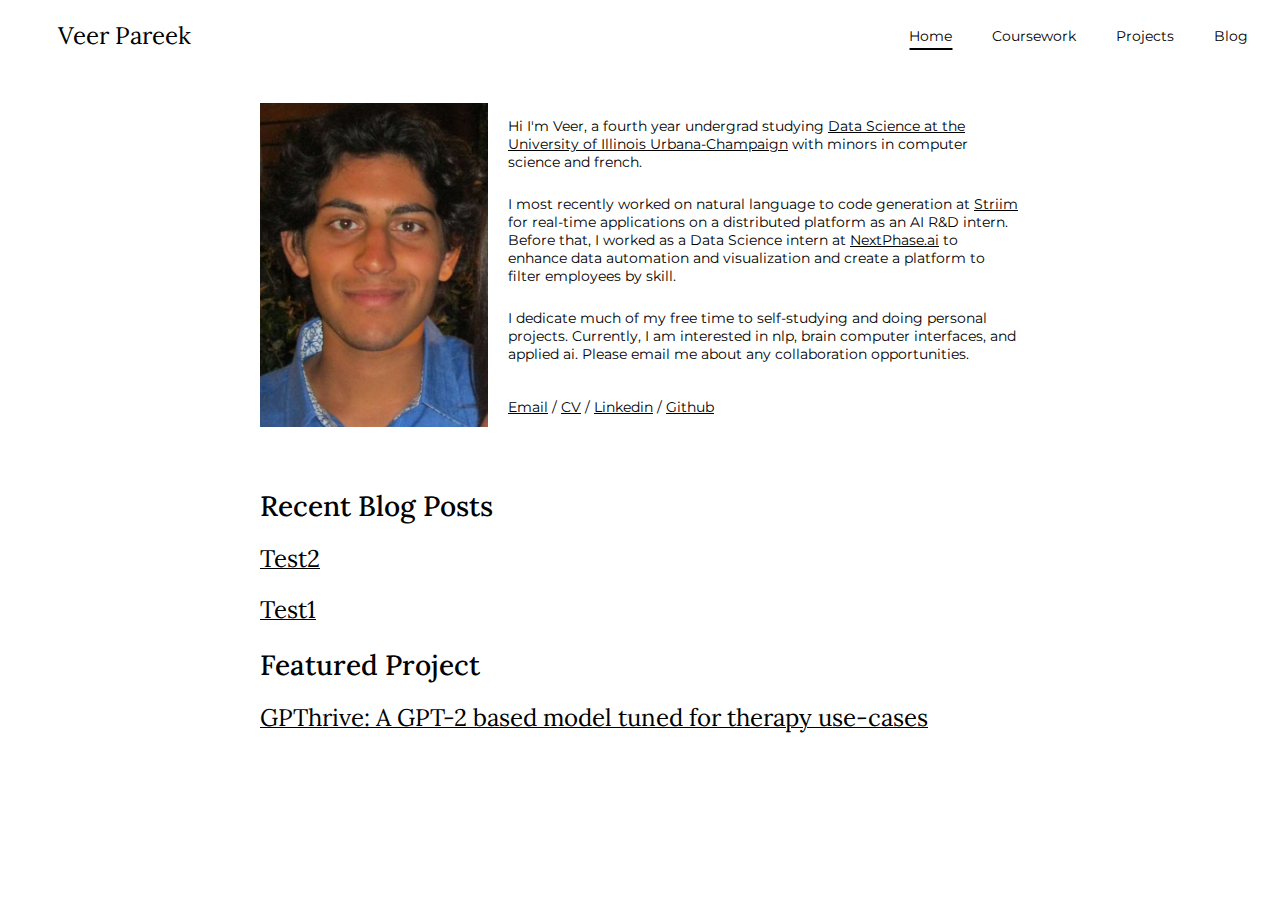
==== index.html @ e36ba3e5 "First commit" ====
<!DOCTYPE HTML>
<html lang="en">
<head>
    <meta http-equiv="Content-Type" content="text/html; charset=UTF-8">
    <title>Veer Pareek</title>
    <meta name="author" content="Veer Pareek">
    <meta name="viewport" content="width=device-width, initial-scale=1">
    <link href="https://fonts.googleapis.com/css2?family=Lora:wght@400;700&family=Montserrat:wght@400;700&display=swap" rel="stylesheet">
    <link rel="stylesheet" type="text/css" href="style.css">
</head>
<body>
    <!-- Navigation Bar -->
    <nav>
        <div class="nav-left">
            <a href="index.html" class="name">Veer Pareek</a>
        </div>
        <ul>
            <li><a href="index.html" class="active">Home</a></li>
            <li><a href="coursework.html">Coursework</a></li>
            <li><a href="projects.html">Projects</a></li>
            <li><a href="blog.html">Blog</a></li>
        </ul>
    </nav>
    <table style="width:100%;max-width:800px;border:0px;border-spacing:0px;border-collapse:separate;margin-right:auto;margin-left:auto;">
        <tbody>
            <tr style="padding:0px">
                <td style="padding:0px">
                    <table style="width:100%;border:0px;border-spacing:0px;border-collapse:separate;margin-right:auto;margin-left:auto;">
                        <tbody>
                            <!-- Adjusted padding for the main content -->
                            <tr style="padding:0px">
                                <td style="padding:2.5%;padding-top:35px;width:100%;vertical-align:middle">
                                    <img style="max-width:30%;min-width:100px;float:left;margin-right:20px;" alt="profile photo" src="./files/pfp.jpg" class="hoverZoomLink">
                                    <p>
                                        Hi I'm Veer, a fourth year undergrad studying <a href="https://datascience.illinois.edu">Data Science at the University of Illinois Urbana-Champaign</a> with minors in computer science and french.
                                    </p>
                                    <p style="margin-top:1.7em;">
                                        I most recently worked on natural language to code generation at <a href="https://www.striim.com">Striim</a> for real-time applications on a distributed platform as an AI R&D intern. Before that, I worked as a Data Science intern at <a href="https://www.nextphase.ai">NextPhase.ai</a> to enhance data automation and visualization and create a platform to filter employees by skill.
                                    </p>
                                    <p style="margin-top:1.7em;">
                                        I dedicate much of my free time to self-studying and doing personal projects. Currently, I am interested in nlp, brain computer interfaces, and applied ai. Please email me about any collaboration opportunities.
                                    </p>
                                    <p style="margin-top: 35px; text-align: left;">
                                        <a href="mailto:veerpareek12@gmail.com">Email</a> /
                                        <a href="files/cv.pdf">CV</a> /
                                        <a href="https://www.linkedin.com/in/veerpareek/">Linkedin</a> /
                                        <a href="https://github.com/vpareek2">Github</a>
                                    </p>
                                </td>
                            </tr>
                            <!-- Updated Highlights Section -->
                            <tr style="padding:0px">
                                <td style="padding:2.5%;width:100%;vertical-align:middle">
                                    <!-- Highlights Section -->
                                    <div id="highlights" style="margin-top: 0;">
                                        <h1 style="font-family: 'Lora', serif; font-weight: 500;">Recent Blog Posts</h1>
                                        <div class="highlight-item" style="font-family: 'Lora', serif;">
                                            <p style="margin: 0; font-size: 1em;">
                                                <a href="blogs/posts_html/test2.html" style="font-family: 'Lora', serif; text-decoration: underline; color: inherit;">
                                                    <strong>Test2</strong>
                                                </a>
                                            </p>
                                        </div>
                                        <div class="highlight-item" style="font-family: 'Lora', serif; margin-top: 0.5em;">
                                            <p style="margin: 0; font-size: 1em;">
                                                <a href="blogs/posts_html/test1.html" style="font-family: 'Lora', serif; text-decoration: underline; color: inherit;">
                                                    <strong>Test1</strong>
                                                </a>
                                            </p>
                                        </div>
                                        <h1 style="font-family: 'Lora', serif; font-weight: 500; margin-top: 0.8em;">Featured Project</h1>
                                        <div class="highlight-item" style="font-family: 'Lora', serif;">
                                            <p style="margin: 0; font-size: 1em;">
                                                <a href="projects.html" style="font-family: 'Lora', serif; text-decoration: underline; color: inherit;">
                                                    <strong>GPThrive: A GPT-2 based model tuned for therapy use-cases</strong>
                                                </a>
                                            </p>
                                        </div>
                                    </div>
                                </td>
                            </tr>
                        </tbody>
                    </table>
                </td>
            </tr>
        </tbody>
    </table>
</body>
</html>
---- style.css ----
/* Import the fonts */
@import url('https://fonts.googleapis.com/css2?family=Lora:wght@400;700&family=Montserrat:wght@400;700&display=swap');

/* Apply the fonts to your elements */
body, td, th, tr, p, a {
    font-family: 'Montserrat', sans-serif;
    font-size: 14px;
}

strong, .name {
    font-family: 'Lora', serif;
    font-size: 24px; /* Adjust the size as needed */
    font-weight: normal;
}

a {
    color: inherit; /* Ensure the link color matches the surrounding text */
    text-decoration: underline; /* Add underline to the link */
}

a:hover, a:focus {
    color: #000000; /* Change color on hover and focus */
    text-decoration: underline; /* Ensure underline remains on hover and focus */
}

heading {
    font-family: 'Lora', serif;
    font-size: 22px;
}

papertitle {
    font-family: 'Lora', serif;
    font-size: 14px;
    font-weight: 700;
}

/* Navigation Bar */
nav {
    width: 100%;
    background-color: white;
    overflow: hidden;
    position: fixed;
    top: 0;
    z-index: 1000;
    padding: 20px 0;
    display: flex; /* Use flexbox for the navbar */
    align-items: center; /* Center items vertically */
    justify-content: space-between; /* Space out the items */
}

.nav-left {
    margin-left: 50px; /* Adjust margin to move the name right */
}

nav ul {
    list-style-type: none;
    margin: 0;
    padding: 0;
    display: flex; /* Use flexbox for the list */
}

nav ul li {
    margin-right: 40px; /* Adjust the spacing between the items */
}

nav ul li a {
    color: #000;
    text-align: center;
    padding: 0; /* Remove padding to avoid additional space */
    text-decoration: none;
    font-weight: normal;
    position: relative; /* Position relative for the underline */
}

nav ul li a::after {
    content: '';
    display: block;
    width: 0;
    height: 2px;
    background: #000;
    transition: width .3s;
    position: absolute;
    bottom: -5px;
    left: 50%;
    transform: translateX(-50%);
}

nav ul li a:hover::after,
nav ul li a.active::after {
    width: 100%;
}

nav ul li a:hover {
    color: #000000;
    text-decoration: none; /* Ensure no underline on hover */
}

body {
    padding-top: 60px;
}

.content {
    max-width: 1200px;
    margin: 0 auto;
    padding: 20px;
    display: flex;
    flex-direction: column;
}

.coursework-columns {
    display: flex;
    justify-content: space-between;
    width: 100%;
}

.column {
    width: 48%;
}

.column h1 {
    font-family: 'Lora', serif;
    font-size: 28px;
    font-weight: bold;
}

.semester {
    margin-bottom: 20px;
}

.semester h2 {
    font-family: 'Lora', serif;
    font-size: 20px;
    font-weight: bold;
}

.semester ul {
    list-style-type: none;
    padding: 0;
}

.semester ul li {
    font-family: 'Montserrat', sans-serif;
    font-size: 16px;
    margin-bottom: 5px;
}

.project-header {
    display: flex;
    justify-content: space-between;
    align-items: baseline;
}

.project-header h2 {
    font-family: 'Lora', serif;
    font-size: 20px;
    font-weight: bold;
    margin: 0;
}

.project-date {
    font-family: 'Montserrat', sans-serif;
    font-size: 14px;
    color: #888;
}

.project p {
    font-family: 'Montserrat', sans-serif;
    font-size: 16px;
    margin: 10px 0;
}

.project a {
    font-family: 'Montserrat', sans-serif;
    font-size: 14px;
    color: #000000;
    text-decoration: underline; /* Add underline to project links */
}

.project a:hover {
    color: #000000;
}

.project {
    margin-bottom: 20px;
}

.footer {
    text-align: center;
    margin-top: -20px;
    padding: 20px;
    font-size: 14px;
    color: #888;
}

.footer a {
    color: #000000;
    text-decoration: underline; /* Ensure footer links are underlined */
}

.footer a:hover {
    color: #000000;
    text-decoration: underline;
}

/* Blog Page Styles */
.blog-posts .blog-post {
    margin-bottom: 40px;
}

/* Blog listing page styles */
.blog-post h2 a {
    font-family: 'Lora', serif;
    font-size: 28px;
    font-weight: normal;
    color: #1a1a1a;
    text-decoration: none;
    line-height: 1.2;
}

.blog-post h2 a:hover {
    color: #000000;
}

.blog-post .post-meta {
    font-family: 'Montserrat', sans-serif;
    font-size: 14px;
    color: #4a4a4a;
    margin-bottom: 5px;
}

/* Blog Title */
.content h1 {
    font-family: 'Lora', serif;
    font-size: 36px;
    font-weight: normal;
    color: black;
    margin-bottom: 30px;
}

/* Individual blog post page styles */
.post-title {
    font-family: 'Lora', serif;
    font-size: 36px;
    font-weight: normal;
    color: #4a4a4a;
    margin-top: 0;
    margin-bottom: 10px;
}

.post-meta {
    font-family: 'Montserrat', sans-serif;
    font-size: 16px;
    color: #4a4a4a;
    margin-bottom: 20px;
}

.post-content {
    font-family: 'Montserrat', sans-serif;
    font-size: 16px;
    line-height: 1.6;
    color: #333;
}

/* Ensure the name link has proper styles */
a.name {
    color: inherit; /* Ensure the color of the name link matches the text */
    text-decoration: none; /* Remove underline from the name link */
}

a.name:hover {
    color: #000000; /* Change color on hover for the name link */
}

.highlight-item {
    margin-bottom: 20px;
}

.highlight-item h3 {
    margin-bottom: 5px;
}

.cta-section {
    background-color: #f8f8f8;
    padding: 20px;
    border-radius: 5px;
    text-align: center;
}

.cta-button {
    display: inline-block;
    padding: 10px 20px;
    background-color: #007bff;
    color: white;
    text-decoration: none;
    border-radius: 5px;
    margin-top: 10px;
}

.cta-button:hover {
    background-color: #0056b3;
}
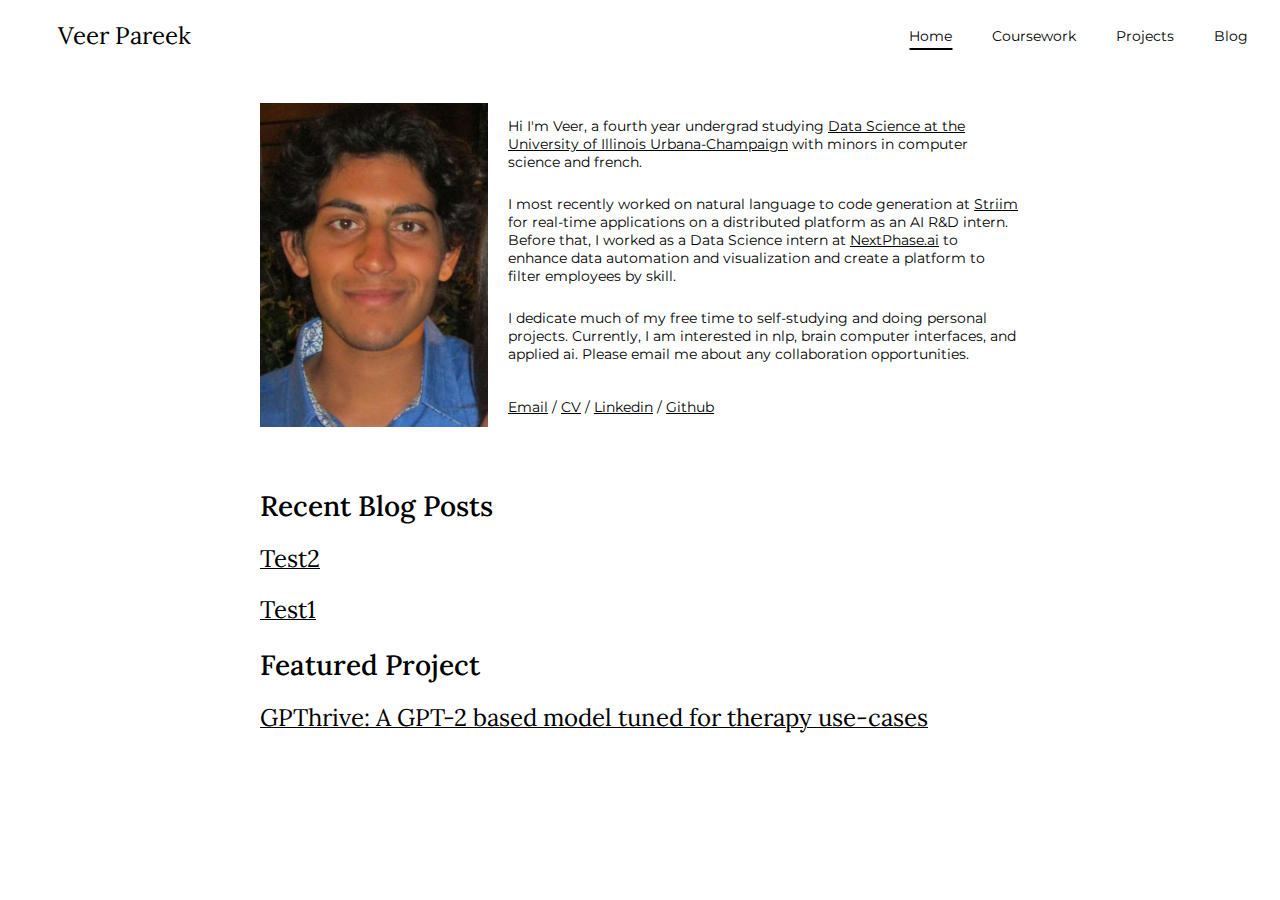
==== commit 4607bbad: "Fixed boldness for index page" ====
--- a/index.html
+++ b/index.html
@@ -53,7 +53,7 @@
                                 <td style="padding:2.5%;width:100%;vertical-align:middle">
                                     <!-- Highlights Section -->
                                     <div id="highlights" style="margin-top: 0;">
-                                        <h1 style="font-family: 'Lora', serif; font-weight: 500;">Recent Blog Posts</h1>
+                                        <h1 style="font-family: 'Lora', serif; font-weight: 520;">Recent Blog Posts</h1>
                                         <div class="highlight-item" style="font-family: 'Lora', serif;">
                                             <p style="margin: 0; font-size: 1em;">
                                                 <a href="blogs/posts_html/test2.html" style="font-family: 'Lora', serif; text-decoration: underline; color: inherit;">
@@ -68,7 +68,7 @@
                                                 </a>
                                             </p>
                                         </div>
-                                        <h1 style="font-family: 'Lora', serif; font-weight: 500; margin-top: 0.8em;">Featured Project</h1>
+                                        <h1 style="font-family: 'Lora', serif; font-weight: 520; margin-top: 0.8em;">Featured Project</h1>
                                         <div class="highlight-item" style="font-family: 'Lora', serif;">
                                             <p style="margin: 0; font-size: 1em;">
                                                 <a href="projects.html" style="font-family: 'Lora', serif; text-decoration: underline; color: inherit;">
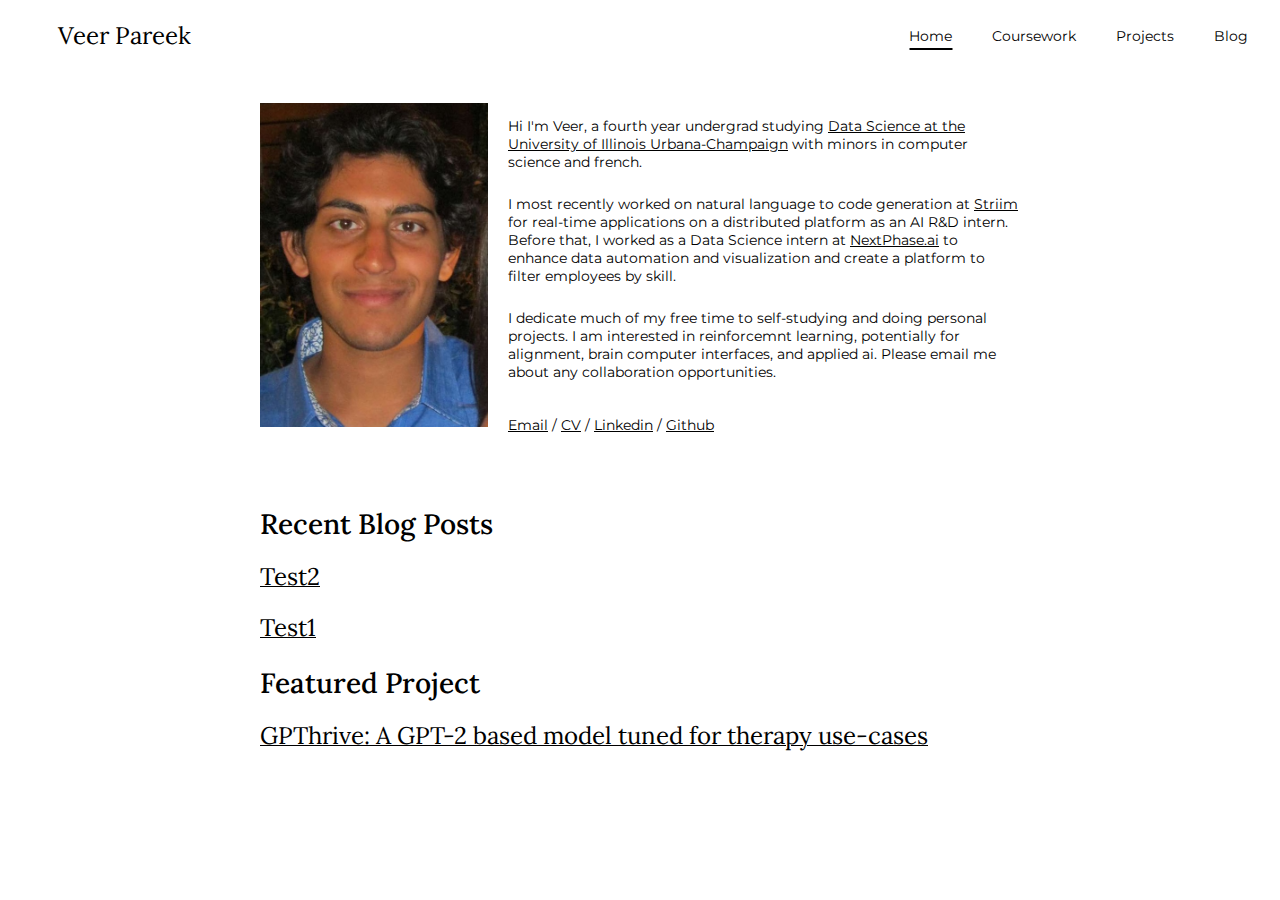
==== commit 5608f5b5: "Blog post 1" ====
--- a/index.html
+++ b/index.html
@@ -38,7 +38,7 @@
                                         I most recently worked on natural language to code generation at <a href="https://www.striim.com">Striim</a> for real-time applications on a distributed platform as an AI R&D intern. Before that, I worked as a Data Science intern at <a href="https://www.nextphase.ai">NextPhase.ai</a> to enhance data automation and visualization and create a platform to filter employees by skill.
                                     </p>
                                     <p style="margin-top:1.7em;">
-                                        I dedicate much of my free time to self-studying and doing personal projects. Currently, I am interested in nlp, brain computer interfaces, and applied ai. Please email me about any collaboration opportunities.
+                                        I dedicate much of my free time to self-studying and doing personal projects. I am interested in reinforcemnt learning, potentially for alignment, brain computer interfaces, and applied ai. Please email me about any collaboration opportunities.
                                     </p>
                                     <p style="margin-top: 35px; text-align: left;">
                                         <a href="mailto:veerpareek12@gmail.com">Email</a> /
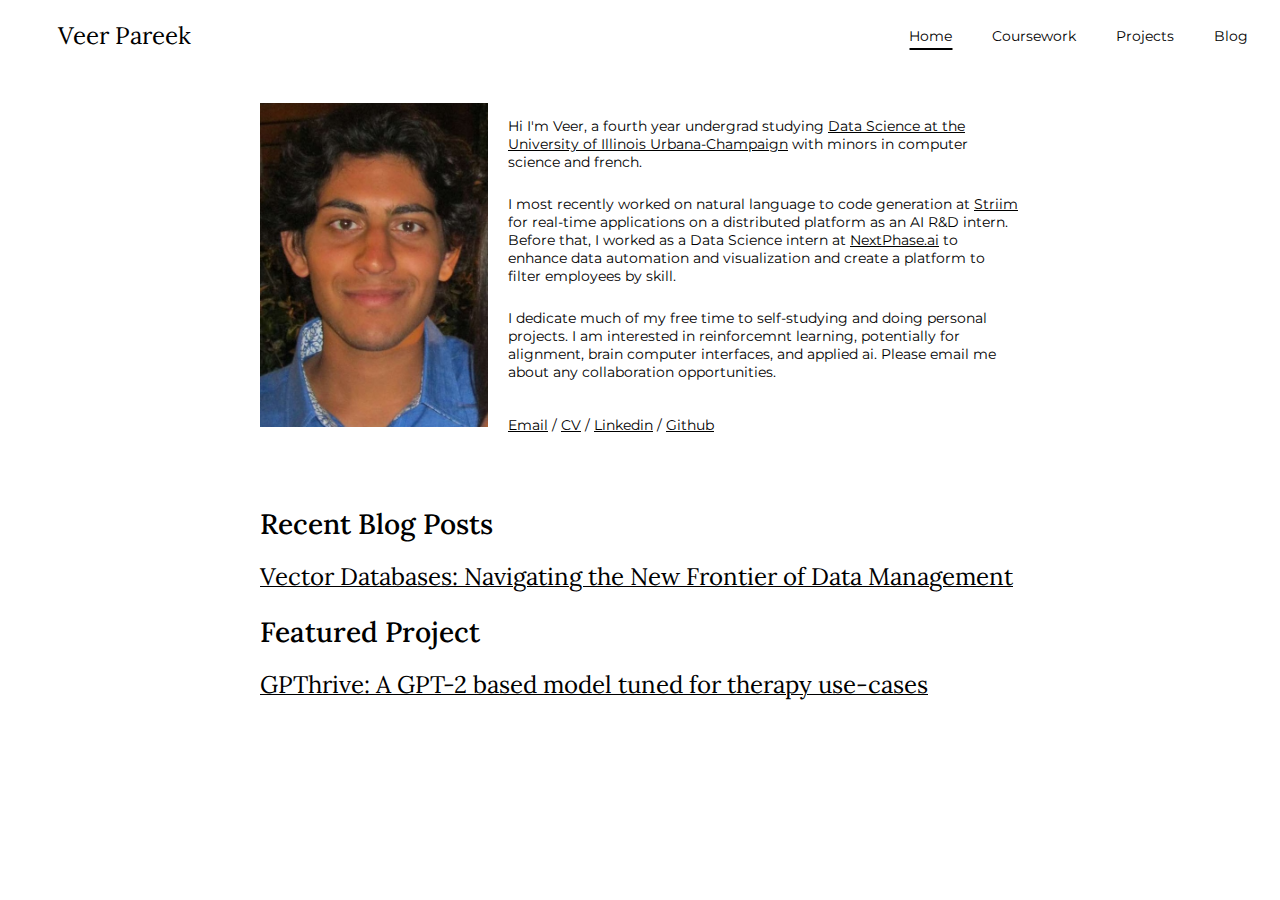
==== commit f2519d63: "Fixed bug" ====
--- a/index.html
+++ b/index.html
@@ -48,7 +48,6 @@
                                     </p>
                                 </td>
                             </tr>
-                            <!-- Updated Highlights Section -->
                             <tr style="padding:0px">
                                 <td style="padding:2.5%;width:100%;vertical-align:middle">
                                     <!-- Highlights Section -->
@@ -56,15 +55,8 @@
                                         <h1 style="font-family: 'Lora', serif; font-weight: 520;">Recent Blog Posts</h1>
                                         <div class="highlight-item" style="font-family: 'Lora', serif;">
                                             <p style="margin: 0; font-size: 1em;">
-                                                <a href="blogs/posts_html/test2.html" style="font-family: 'Lora', serif; text-decoration: underline; color: inherit;">
-                                                    <strong>Test2</strong>
-                                                </a>
-                                            </p>
-                                        </div>
-                                        <div class="highlight-item" style="font-family: 'Lora', serif; margin-top: 0.5em;">
-                                            <p style="margin: 0; font-size: 1em;">
-                                                <a href="blogs/posts_html/test1.html" style="font-family: 'Lora', serif; text-decoration: underline; color: inherit;">
-                                                    <strong>Test1</strong>
+                                                <a href="blogs/posts_html/blog1.html" style="font-family: 'Lora', serif; text-decoration: underline; color: inherit;">
+                                                    <strong>Vector Databases: Navigating the New Frontier of Data Management</strong>
                                                 </a>
                                             </p>
                                         </div>
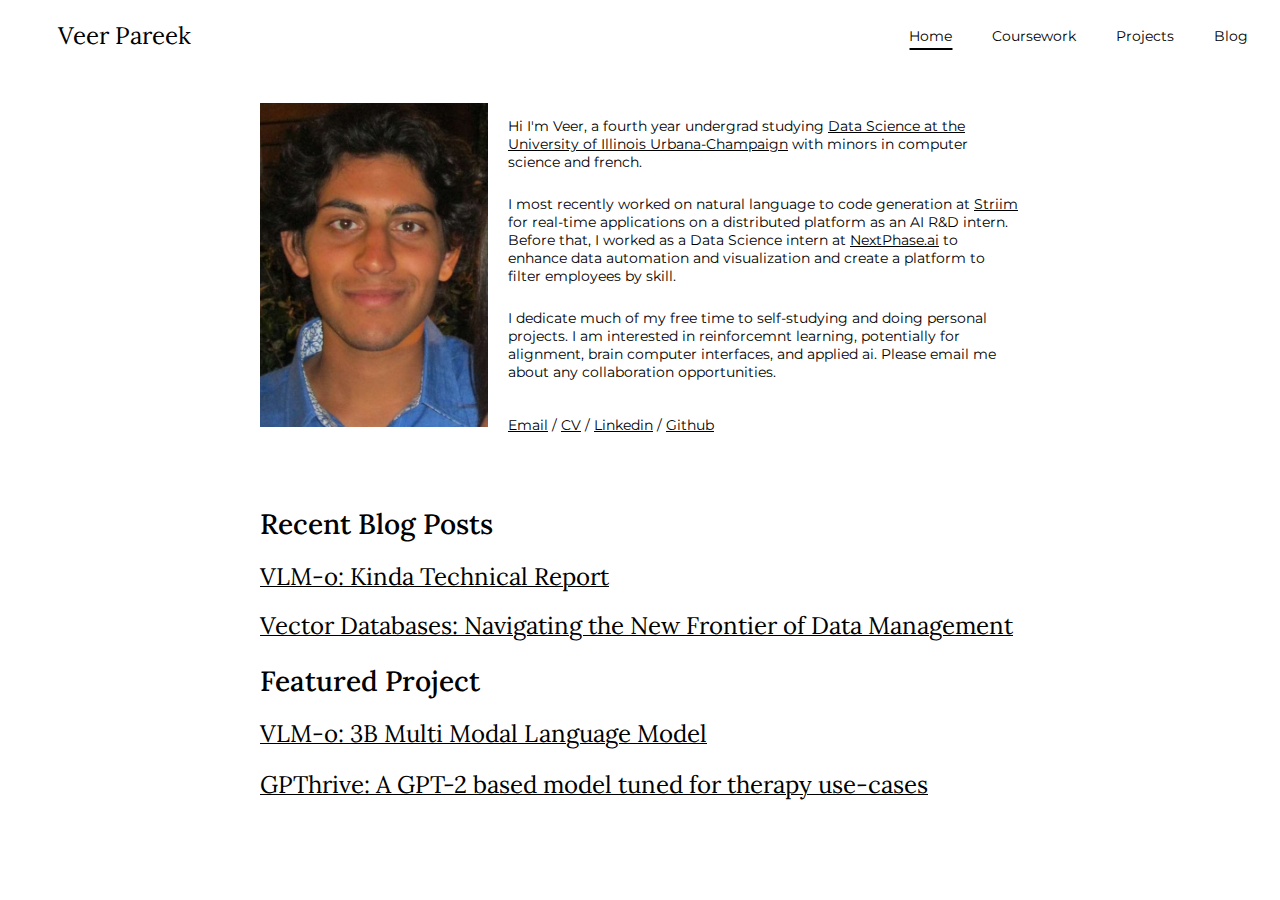
==== commit b08cbe62: "updated website w blog" ====
--- a/index.html
+++ b/index.html
@@ -53,6 +53,13 @@
                                     <!-- Highlights Section -->
                                     <div id="highlights" style="margin-top: 0;">
                                         <h1 style="font-family: 'Lora', serif; font-weight: 520;">Recent Blog Posts</h1>
+                                            <p style="margin: 0; font-size: 1em;">
+                                                <a href="blogs/posts_html/blog2.html" style="font-family: 'Lora', serif; text-decoration: underline; color: inherit;">
+                                                    <strong>VLM-o: Kinda Technical Report</strong>
+                                                </a>
+                                            </p>
+                                        </div>
+                                        <br>
                                         <div class="highlight-item" style="font-family: 'Lora', serif;">
                                             <p style="margin: 0; font-size: 1em;">
                                                 <a href="blogs/posts_html/blog1.html" style="font-family: 'Lora', serif; text-decoration: underline; color: inherit;">
@@ -62,6 +69,15 @@
                                         </div>
                                         <h1 style="font-family: 'Lora', serif; font-weight: 520; margin-top: 0.8em;">Featured Project</h1>
                                         <div class="highlight-item" style="font-family: 'Lora', serif;">
+                                            
+                                            <p style="margin: 0; font-size: 1em;">
+                                                <a href="projects.html" style="font-family: 'Lora', serif; text-decoration: underline; color: inherit;">
+                                                    <strong>VLM-o: 3B Multi Modal Language Model</strong>
+                                                </a>
+                                            </p>
+                                        </div>
+                                        <div class="highlight-item" style="font-family: 'Lora', serif;">
+                                            
                                             <p style="margin: 0; font-size: 1em;">
                                                 <a href="projects.html" style="font-family: 'Lora', serif; text-decoration: underline; color: inherit;">
                                                     <strong>GPThrive: A GPT-2 based model tuned for therapy use-cases</strong>
--- a/style.css
+++ b/style.css
@@ -298,4 +298,40 @@
 
 .cta-button:hover {
     background-color: #0056b3;
+}
+
+/* Table of Contents Styles */
+.table-of-contents {
+    background-color: #f8f8f8;
+    border: 1px solid #ddd;
+    border-radius: 4px;
+    padding: 15px;
+    margin-bottom: 20px;
+}
+
+.table-of-contents h2 {
+    margin-top: 0;
+    font-size: 18px;
+}
+
+.table-of-contents ul {
+    list-style-type: none;
+    padding-left: 0;
+}
+
+.table-of-contents ul ul {
+    padding-left: 20px;
+}
+
+.table-of-contents li {
+    margin-bottom: 5px;
+}
+
+.table-of-contents a {
+    text-decoration: none;
+    color: #333;
+}
+
+.table-of-contents a:hover {
+    text-decoration: underline;
 }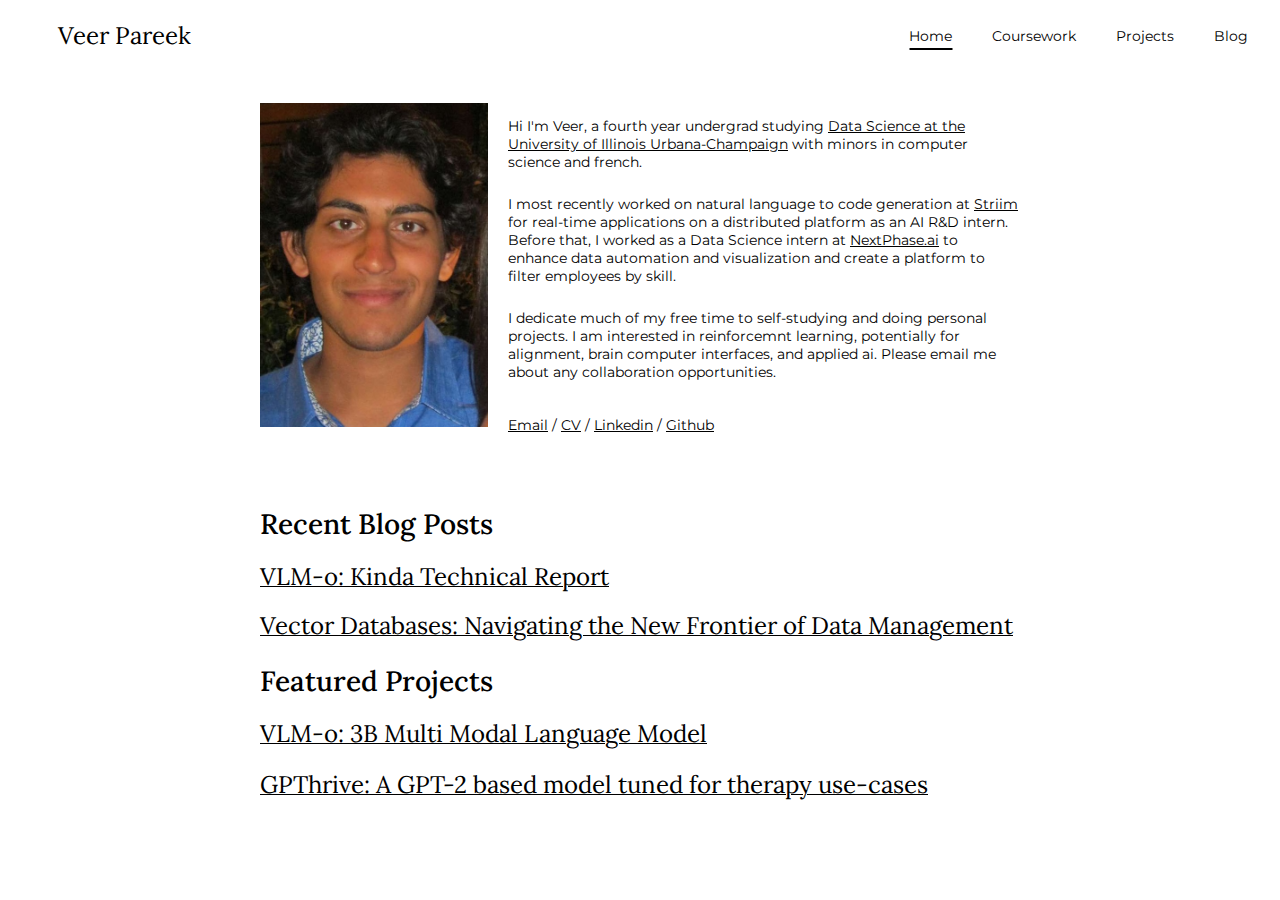
==== commit 2f9ded0f: "typo" ====
--- a/index.html
+++ b/index.html
@@ -67,7 +67,7 @@
                                                 </a>
                                             </p>
                                         </div>
-                                        <h1 style="font-family: 'Lora', serif; font-weight: 520; margin-top: 0.8em;">Featured Project</h1>
+                                        <h1 style="font-family: 'Lora', serif; font-weight: 520; margin-top: 0.8em;">Featured Projects</h1>
                                         <div class="highlight-item" style="font-family: 'Lora', serif;">
                                             
                                             <p style="margin: 0; font-size: 1em;">
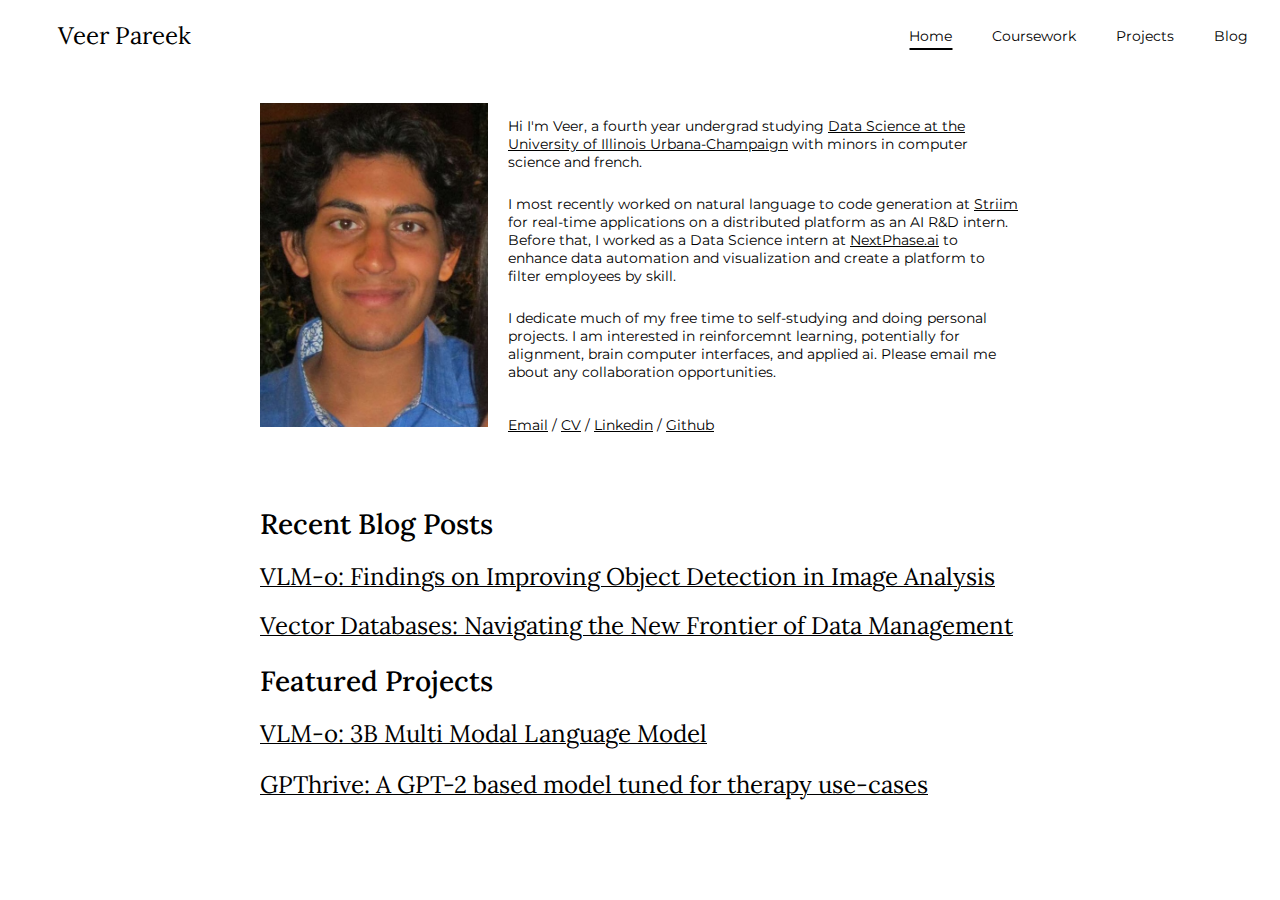
==== commit d7754804: "Updated Blog2 for VLM-o" ====
--- a/index.html
+++ b/index.html
@@ -55,7 +55,7 @@
                                         <h1 style="font-family: 'Lora', serif; font-weight: 520;">Recent Blog Posts</h1>
                                             <p style="margin: 0; font-size: 1em;">
                                                 <a href="blogs/posts_html/blog2.html" style="font-family: 'Lora', serif; text-decoration: underline; color: inherit;">
-                                                    <strong>VLM-o: Kinda Technical Report</strong>
+                                                    <strong>VLM-o: Findings on Improving Object Detection in Image Analysis</strong>
                                                 </a>
                                             </p>
                                         </div>
